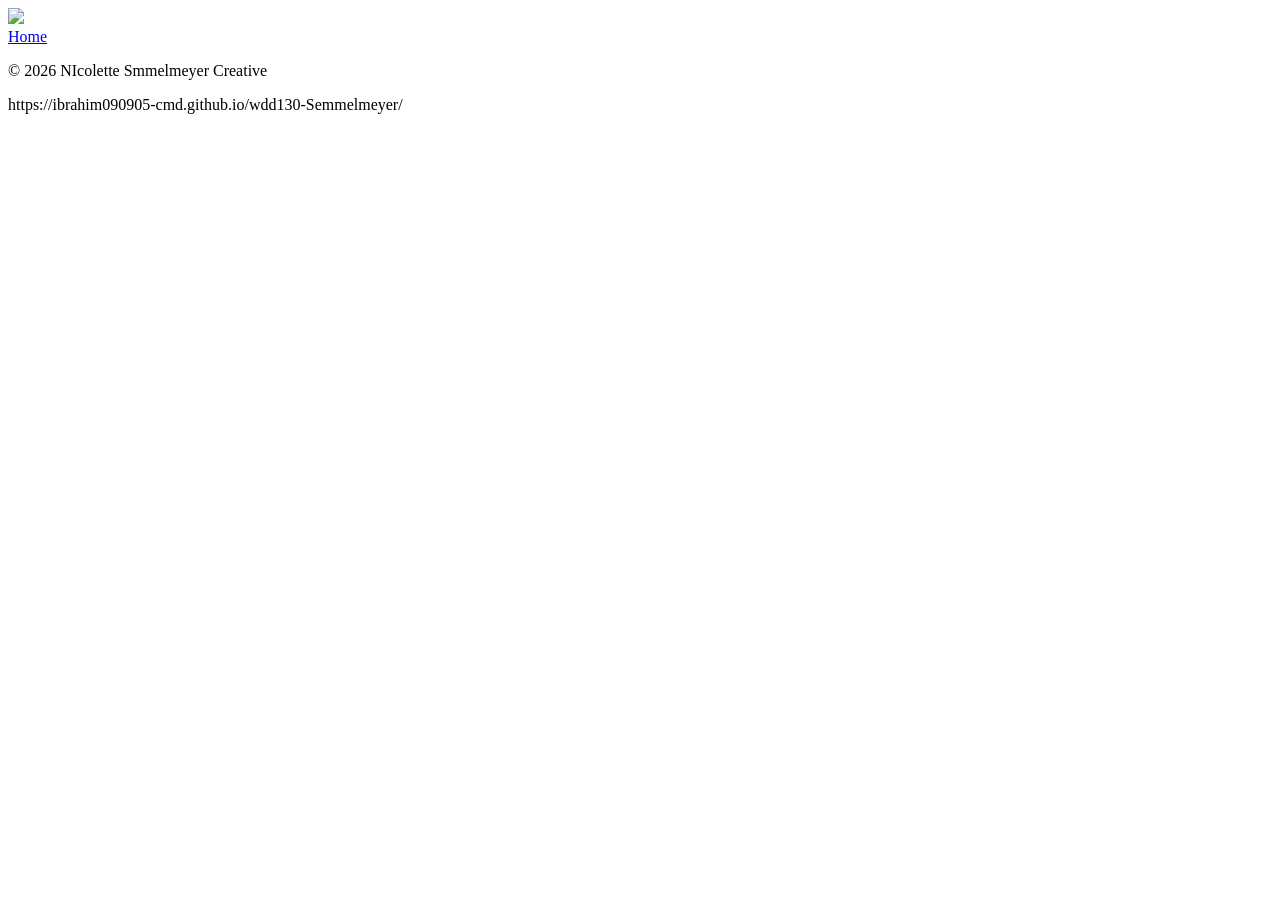
==== index.html @ c0429720 "Rename Main to index.html" ====
<!DOCTYPE html>
<html lang="en">
<head>
    <meta charset="UTF-8">
    <meta name="viewport" content="width=device-width, initial-scale=1.0">
    <title>Nicole Semmelmeyer Creative</title>

    <link rel="stylesheet" href="styles/styles.css">

    <!-- Google Font -->

    <link href="http://fonts.googleapis.com/css2?family=Fraunces:wght@600&family=Popins:wght@300;600&display=swap" rel="stylesheet">
    </head>

    <boddy>

    <header>

    <img src="Image/logo.png" alt"Nicolette Smmelmeyer Creative Logo">

    <nav>
    <a href="index.html"> Home</a>
    <a herf="services.html"Services</a>
    <a herf"porftfolio.html"Portfolio</a>
<main> 

</main>

<footer>

<p>&copy; 2026 NIcolette Smmelmeyer Creative</p>

</boddy>
</html>

    
</footer>  
    
</main>
https://ibrahim090905-cmd.github.io/wdd130-Semmelmeyer/
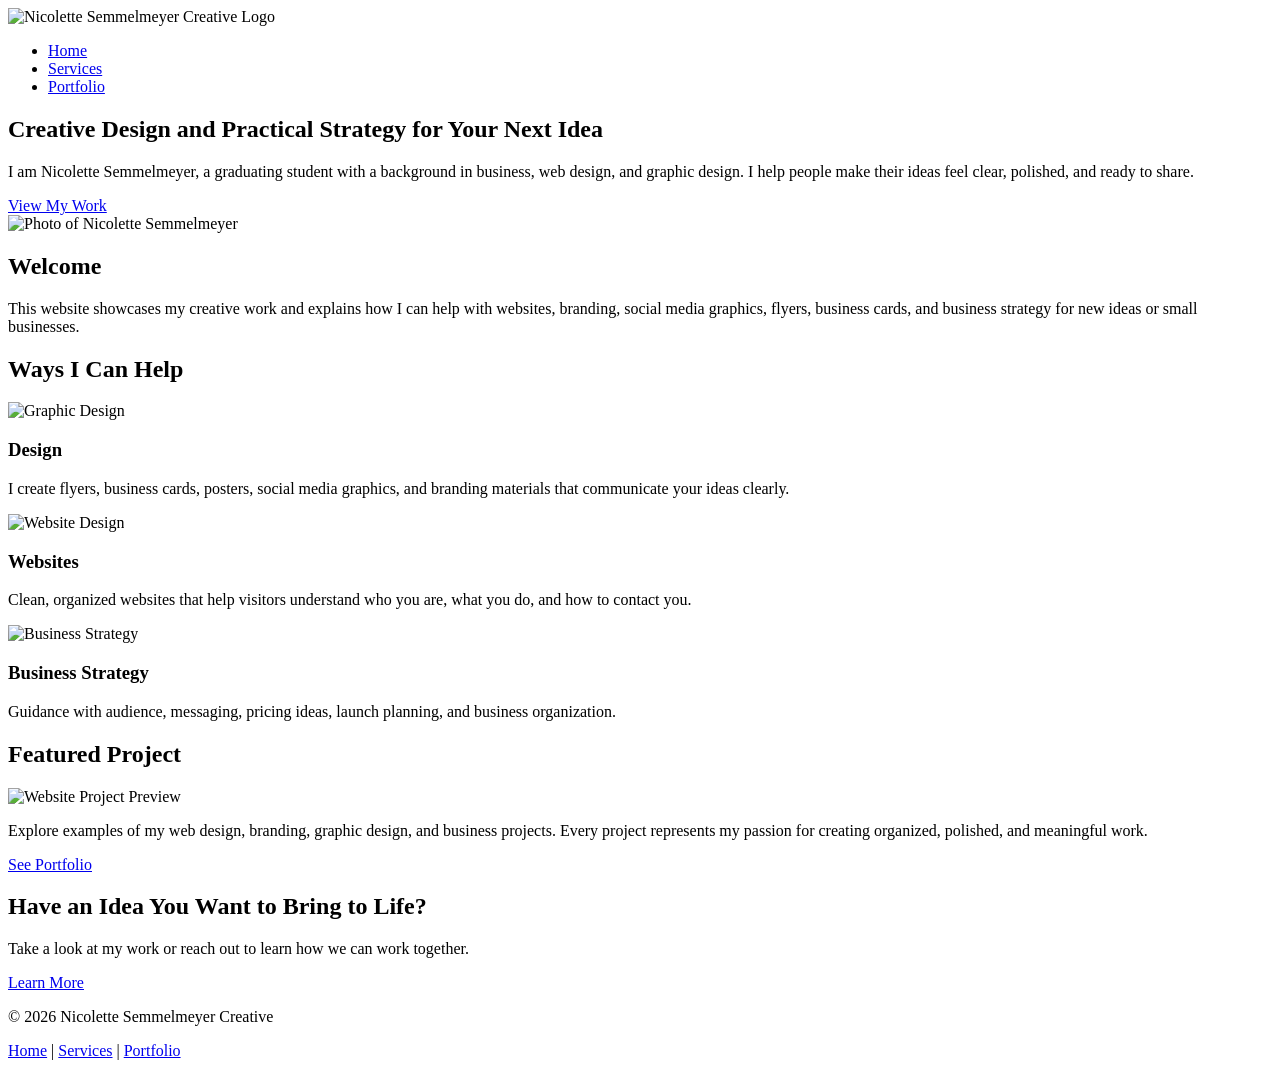
==== commit bba0816d: "Update index.html" ====
--- a/index.html
+++ b/index.html
@@ -1,41 +1,155 @@
-
 <!DOCTYPE html>
 <html lang="en">
 <head>
     <meta charset="UTF-8">
     <meta name="viewport" content="width=device-width, initial-scale=1.0">
-    <title>Nicole Semmelmeyer Creative</title>
+    <title>Nicolette Semmelmeyer Creative | Home</title>
+    <link rel="stylesheet" href="styles/style.css">
+</head>
 
-    <link rel="stylesheet" href="styles/styles.css">
+<body>
 
-    <!-- Google Font -->
-
-    <link href="http://fonts.googleapis.com/css2?family=Fraunces:wght@600&family=Popins:wght@300;600&display=swap" rel="stylesheet">
-    </head>
-
-    <boddy>
-
-    <header>
-
-    <img src="Image/logo.png" alt"Nicolette Smmelmeyer Creative Logo">
+<header>
+    <div class="logo">
+        <img src="images/logo.png" alt="Nicolette Semmelmeyer Creative Logo">
+    </div>
 
     <nav>
-    <a href="index.html"> Home</a>
-    <a herf="services.html"Services</a>
-    <a herf"porftfolio.html"Portfolio</a>
-<main> 
+        <ul>
+            <li><a href="index.html">Home</a></li>
+            <li><a href="services.html">Services</a></li>
+            <li><a href="portfolio.html">Portfolio</a></li>
+        </ul>
+    </nav>
+</header>
+
+<main>
+
+    <!-- Hero Section -->
+    <section class="hero">
+        <div class="hero-text">
+            <h1>Creative Design and Practical Strategy for Your Next Idea</h1>
+
+            <p>
+                I am Nicolette Semmelmeyer, a graduating student with a
+                background in business, web design, and graphic design.
+                I help people make their ideas feel clear, polished,
+                and ready to share.
+            </p>
+
+            <a href="portfolio.html" class="button">View My Work</a>
+        </div>
+
+        <div class="hero-image">
+            <img src="images/profile.jpg" alt="Photo of Nicolette Semmelmeyer">
+        </div>
+    </section>
+
+    <!-- About -->
+    <section class="about">
+        <h2>Welcome</h2>
+
+        <p>
+            This website showcases my creative work and explains how I can
+            help with websites, branding, social media graphics, flyers,
+            business cards, and business strategy for new ideas or small
+            businesses.
+        </p>
+    </section>
+
+    <!-- Ways I Can Help -->
+    <section class="services-preview">
+
+        <h2>Ways I Can Help</h2>
+
+        <div class="cards">
+
+            <article class="card">
+                <img src="images/design.jpg" alt="Graphic Design">
+                <h3>Design</h3>
+
+                <p>
+                    I create flyers, business cards, posters,
+                    social media graphics, and branding materials
+                    that communicate your ideas clearly.
+                </p>
+            </article>
+
+            <article class="card">
+                <img src="images/website.jpg" alt="Website Design">
+                <h3>Websites</h3>
+
+                <p>
+                    Clean, organized websites that help visitors
+                    understand who you are, what you do,
+                    and how to contact you.
+                </p>
+            </article>
+
+            <article class="card">
+                <img src="images/business.jpg" alt="Business Strategy">
+                <h3>Business Strategy</h3>
+
+                <p>
+                    Guidance with audience, messaging,
+                    pricing ideas, launch planning,
+                    and business organization.
+                </p>
+            </article>
+
+        </div>
+
+    </section>
+
+    <!-- Portfolio Preview -->
+    <section class="portfolio-preview">
+
+        <h2>Featured Project</h2>
+
+        <img src="images/project.jpg" alt="Website Project Preview">
+
+        <p>
+            Explore examples of my web design, branding,
+            graphic design, and business projects.
+            Every project represents my passion for creating
+            organized, polished, and meaningful work.
+        </p>
+
+        <a href="portfolio.html" class="button">
+            See Portfolio
+        </a>
+
+    </section>
+
+    <!-- Call to Action -->
+    <section class="cta">
+
+        <h2>Have an Idea You Want to Bring to Life?</h2>
+
+        <p>
+            Take a look at my work or reach out to learn
+            how we can work together.
+        </p>
+
+        <a href="services.html" class="button">
+            Learn More
+        </a>
+
+    </section>
 
 </main>
 
 <footer>
 
-<p>&copy; 2026 NIcolette Smmelmeyer Creative</p>
+    <p>&copy; 2026 Nicolette Semmelmeyer Creative</p>
 
-</boddy>
+    <nav>
+        <a href="index.html">Home</a> |
+        <a href="services.html">Services</a> |
+        <a href="portfolio.html">Portfolio</a>
+    </nav>
+
+</footer>
+
+</body>
 </html>
-
-    
-</footer>  
-    
-</main>
-https://ibrahim090905-cmd.github.io/wdd130-Semmelmeyer/
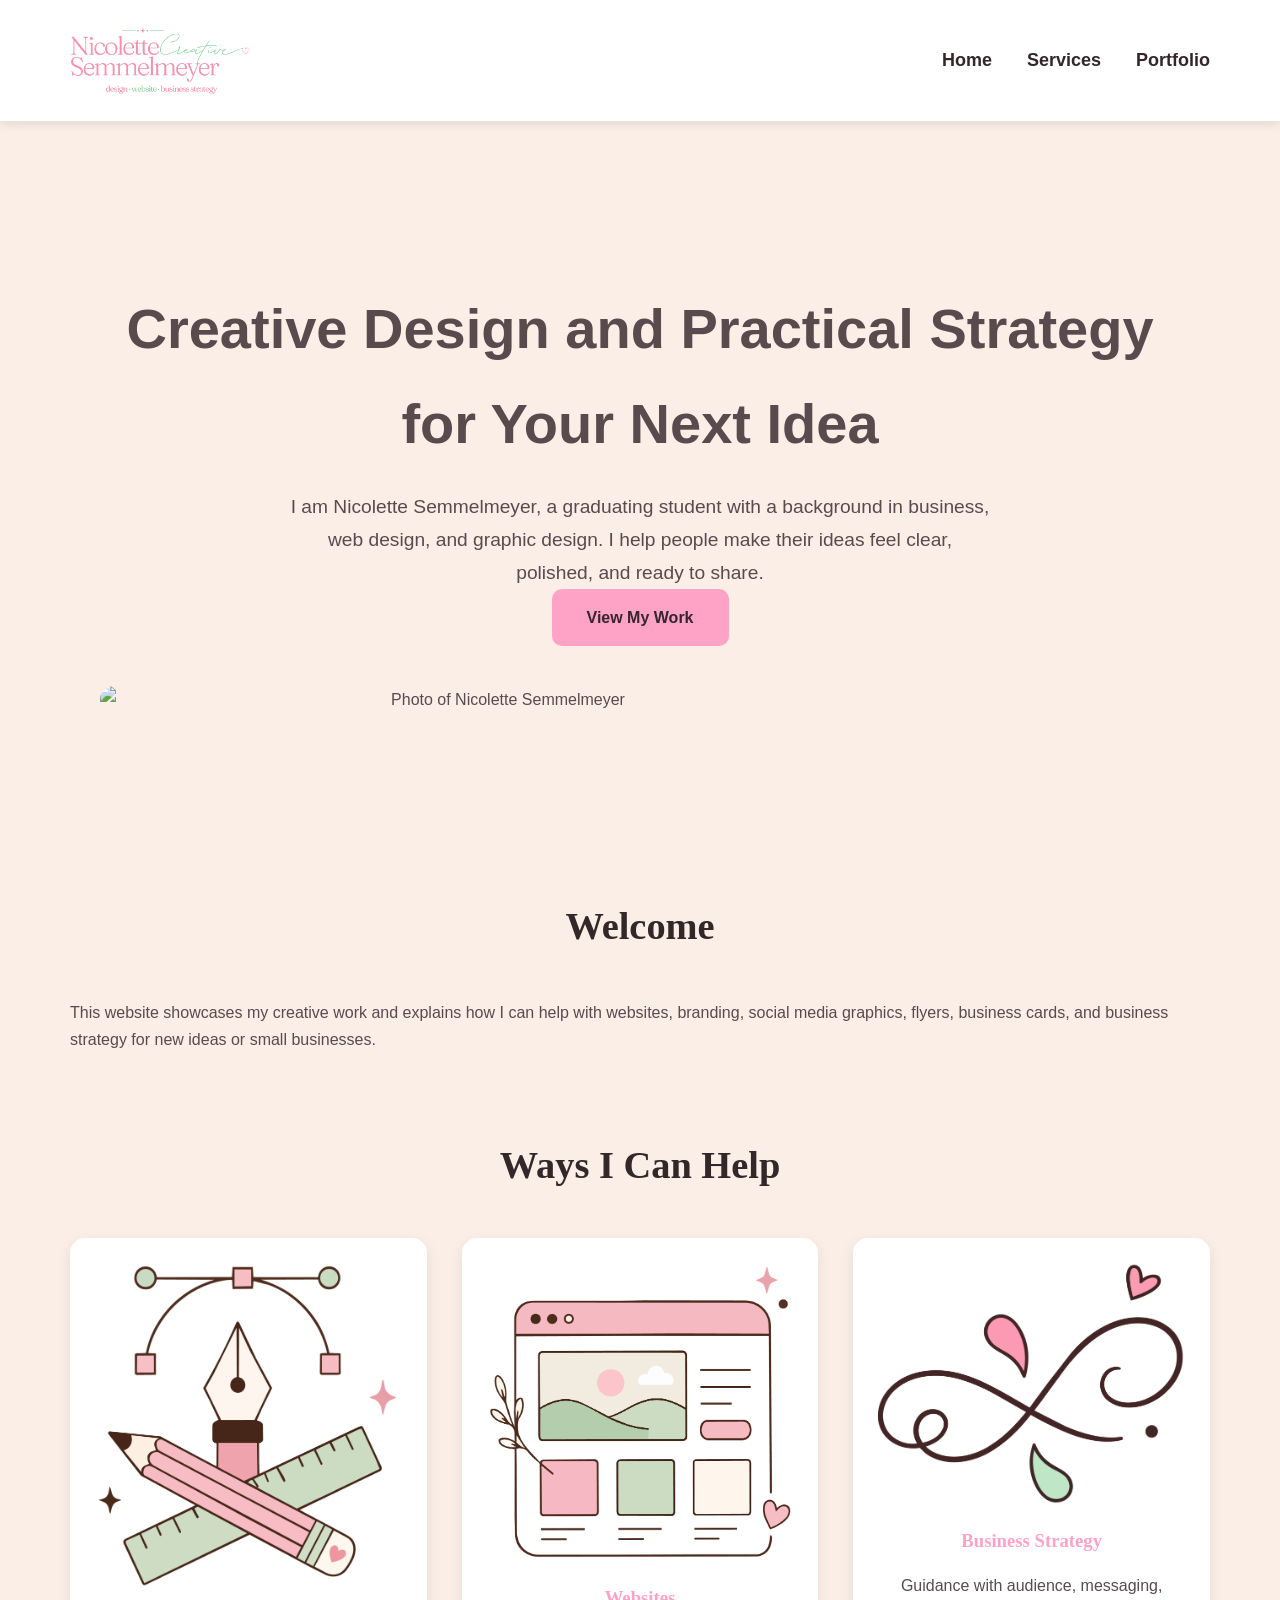
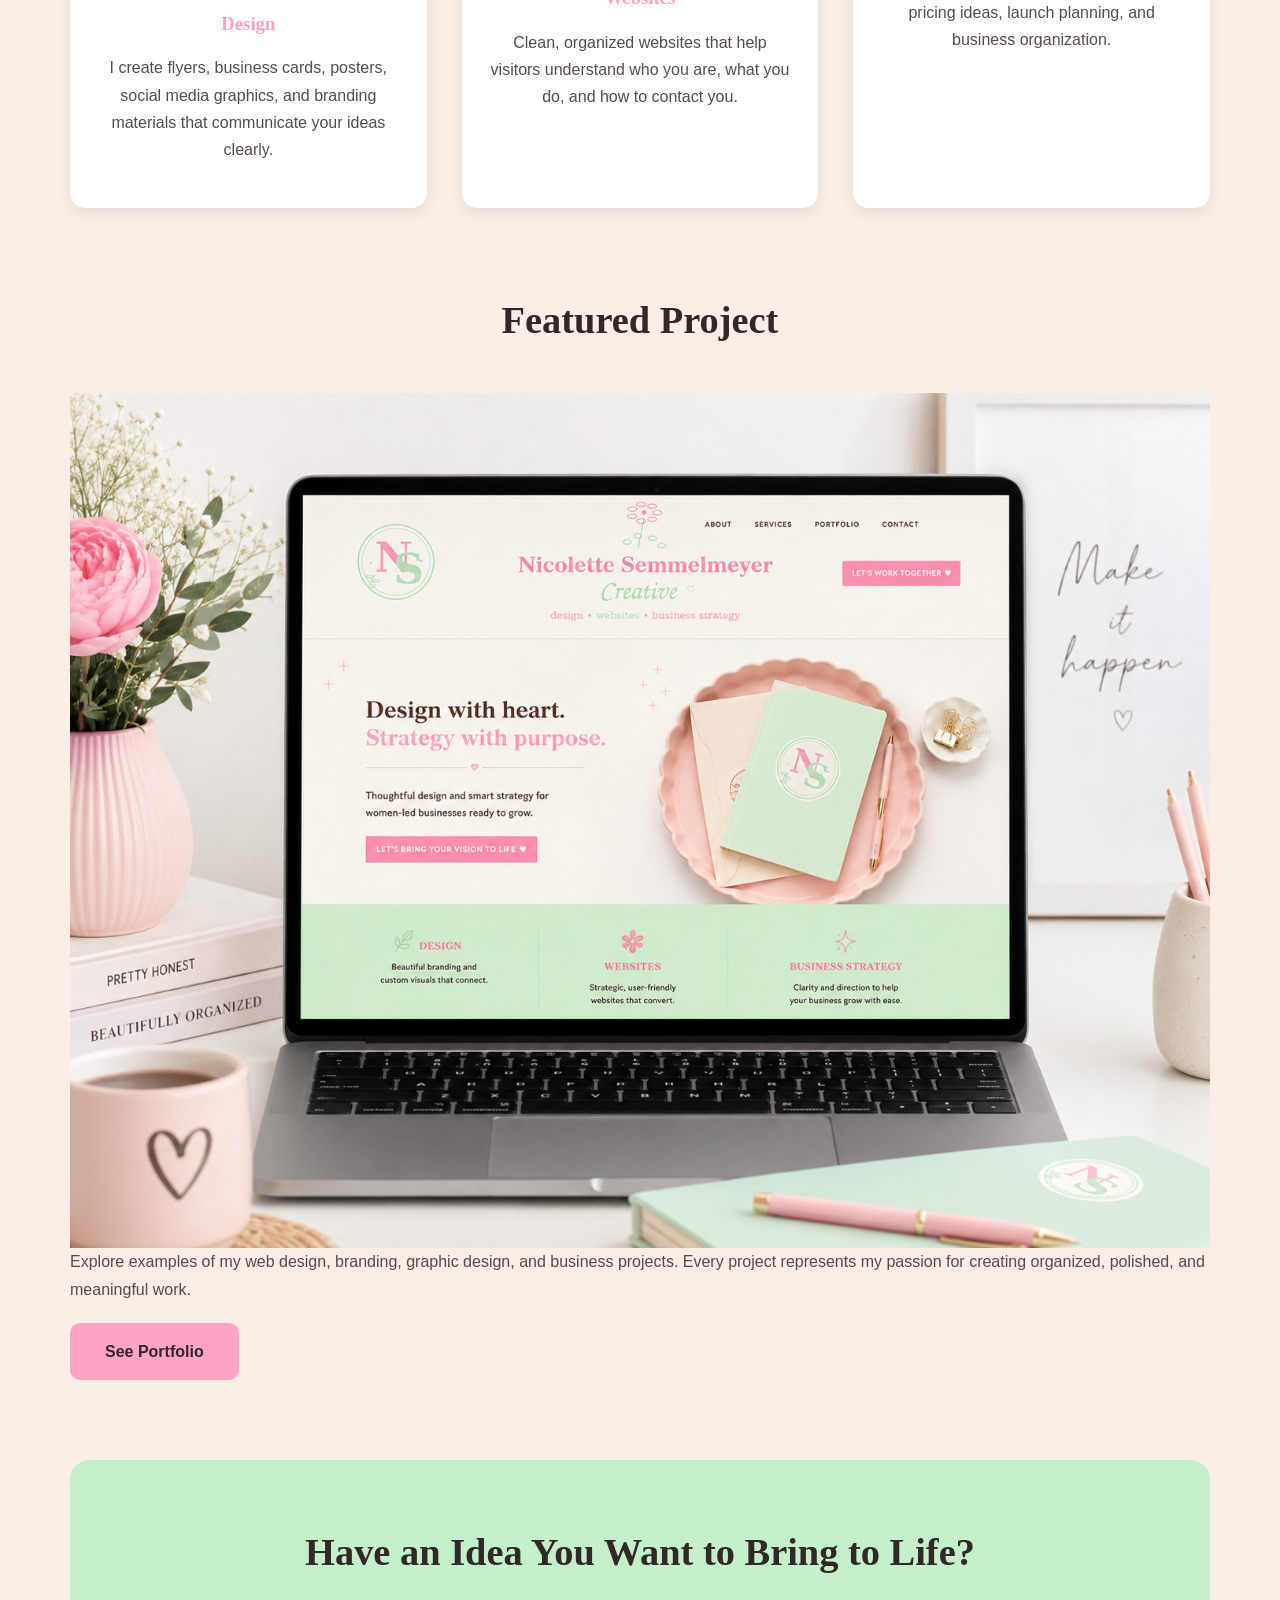
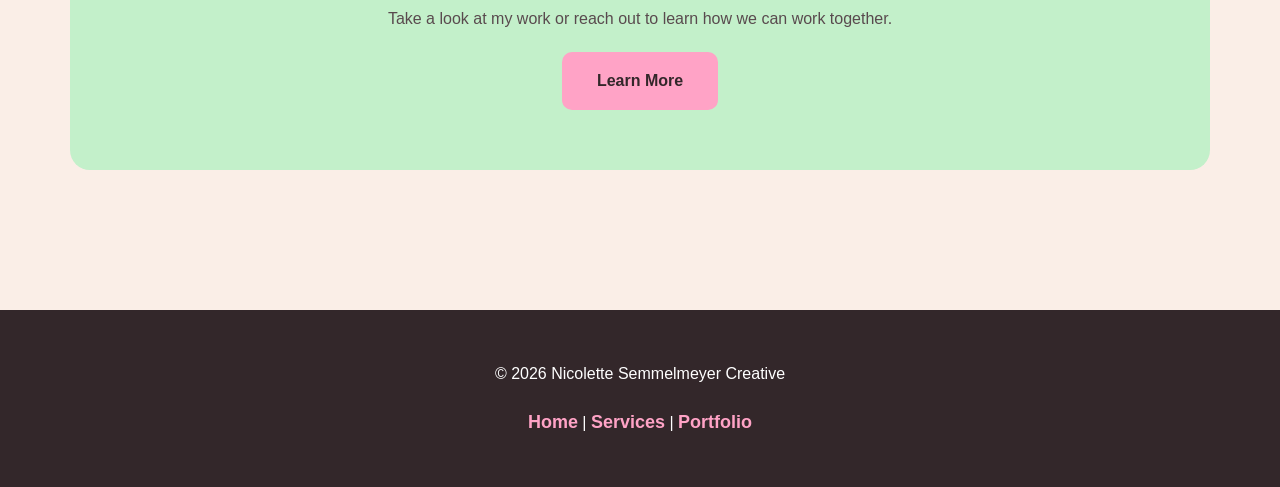
==== commit 530e42a4: "Added images to the code, and unified headers and footers" ====
--- a/index.html
+++ b/index.html
@@ -3,15 +3,15 @@
 <head>
     <meta charset="UTF-8">
     <meta name="viewport" content="width=device-width, initial-scale=1.0">
-    <title>Nicolette Semmelmeyer Creative | Home</title>
-    <link rel="stylesheet" href="styles/style.css">
+    <title>Nicolette Semmelmeyer Creative</title>
+
+   <link rel="stylesheet" href="styles/style.css">
 </head>
-
 <body>
 
 <header>
     <div class="logo">
-        <img src="images/logo.png" alt="Nicolette Semmelmeyer Creative Logo">
+        <img src="images/logo_header-01.png" alt="Nicolette Semmelmeyer Creative Logo">
     </div>
 
     <nav>
@@ -41,7 +41,7 @@
         </div>
 
         <div class="hero-image">
-            <img src="images/profile.jpg" alt="Photo of Nicolette Semmelmeyer">
+            <img src="images/headshot.png" alt="Photo of Nicolette Semmelmeyer">
         </div>
     </section>
 
@@ -65,7 +65,7 @@
         <div class="cards">
 
             <article class="card">
-                <img src="images/design.jpg" alt="Graphic Design">
+                <img src="images/icon-graphics.png" alt="Graphic Design">
                 <h3>Design</h3>
 
                 <p>
@@ -76,7 +76,7 @@
             </article>
 
             <article class="card">
-                <img src="images/website.jpg" alt="Website Design">
+                <img src="images/icon-website.png" alt="Website Design">
                 <h3>Websites</h3>
 
                 <p>
@@ -87,7 +87,7 @@
             </article>
 
             <article class="card">
-                <img src="images/business.jpg" alt="Business Strategy">
+                <img src="images/icon-strategy.png" alt="Business Strategy">
                 <h3>Business Strategy</h3>
 
                 <p>
@@ -106,7 +106,7 @@
 
         <h2>Featured Project</h2>
 
-        <img src="images/project.jpg" alt="Website Project Preview">
+        <img src="images/web-project.png" alt="Website Project Preview">
 
         <p>
             Explore examples of my web design, branding,
--- a/styles/style.css
+++ b/styles/style.css
@@ -0,0 +1,535 @@
+/* ==================================================
+   Nicolette Semmelmeyer Creative
+   WDD 130 - styles.css
+================================================== */
+@import url("https://fonts.googleapis.com/css2?family=Fraunces:wght@600;700&family=Poppins:wght@300;400;500;600&display=swap");
+
+* {
+    margin: 0;
+    padding: 0;
+    box-sizing: border-box;
+}
+ 
+
+body {
+    background-color: #FAEEE7;
+    color: #594A4E;
+    font-family: "Poppins", sans-serif;
+    line-height: 1.7;
+}
+
+HEADINGS 
+
+h1,
+h2,
+h3,
+h4 {
+    font-family: "Fraunces", serif;
+    color: #33272A;
+    margin-bottom: 15px;
+}
+
+p {
+    margin-bottom: 20px;
+}
+
+/*LINKS */ 
+
+a {
+    text-decoration: none;
+    color: #33272A;
+    transition: .3s;
+}
+
+a:hover {
+    color: #FFA3C6;
+}
+
+
+
+header{
+    background: white;
+    padding: 20px 70px;
+
+    display: flex;
+    justify-content: space-between;
+    align-items: center;
+
+    box-shadow: 0 3px 10px rgba(0,0,0,.1);
+}
+
+.logo img {
+    width: 180px;
+}
+
+/*Navigation */
+
+nav ul{
+    list-style: none;
+    display: flex;
+    gap: 35px;
+}
+
+nav a{
+    font-weight: 600;
+    font-size: 18px;
+}
+
+/* ---------- HERO ---------- */
+
+.hero {
+    text-align: center;
+    padding: 100px 30px;
+}
+
+.hero h1 {
+    font-size: 3.5rem;
+    margin-bottom: 20px;
+}
+
+.hero p {
+    max-width: 700px;
+    margin: auto;
+    font-size: 1.2rem;
+}
+
+.hero img {
+    margin-top: 40px;
+    width: 90%;
+    max-width: 800px;
+    border-radius: 15px;
+}
+
+/* ---------- BUTTONS ---------- */
+
+/* ---------- BUTTONS ---------- */
+
+button,
+.button {
+    display: inline-block;
+    background: #FFA3C6;
+    color: #33272A;
+    padding: 15px 35px;
+    border: none;
+    border-radius: 10px;
+    font-size: 16px;
+    font-weight: bold;
+    cursor: pointer;
+    transition: 0.3s;
+}
+
+button:hover,
+.button:hover {
+    background: #C3F0CA;
+    transform: translateY(-3px);
+}
+
+/* ---------- MAIN ---------- */
+
+main {
+
+    max-width: 1200px;
+
+    margin: auto;
+
+    padding: 60px 30px;
+}
+
+/* ---------- SECTIONS ---------- */
+
+section {
+
+    margin-bottom: 80px;
+}
+
+section h2 {
+
+    text-align: center;
+
+    margin-bottom: 40px;
+
+    font-size: 2.4rem;
+}
+
+/* ---------- CARD GRID ---------- */
+
+.cards {
+    display: grid;
+    grid-template-columns: repeat(auto-fit, minmax(300px, 1fr));
+    gap: 35px;
+}
+
+/* ---------- CARDS ---------- */
+
+.card,
+.lesson-card {
+
+    background: white;
+
+    padding: 25px;
+
+    border-radius: 15px;
+
+    text-align: center;
+
+    box-shadow: 0 5px 15px rgba(0,0,0,.08);
+
+    transition: .3s;
+}
+
+.card:hover,
+.lesson-card:hover {
+    transform: translateY(-8px);
+}
+
+.card img,
+.lesson-card img {
+
+    width: 100%;
+
+    border-radius: 10px;
+
+    margin-bottom: 20px;
+}
+
+.card h3,
+.lesson-card h3 {
+
+    color: #FFA3C6;
+}
+
+/* ---------- SERVICES ---------- */
+
+.services {
+
+    display: grid;
+
+    grid-template-columns: 1fr 1fr; 
+
+    gap: 30px;
+}
+
+.service {
+
+    background: white;
+
+    padding: 30px;
+
+    border-radius: 15px;
+
+    text-align: center;
+
+    box-shadow: 0 5px 10px rgba(0,0,0,.08);
+}
+
+.service img {
+
+    width: 100px;
+
+    margin-bottom: 20px;
+}
+.services img{
+    width:100%;
+    border-radius:10px;
+}
+#services-image-1{
+    background-color: #C3F0CA;
+}
+#services-image-2{
+    background-color: #FFA3C6;
+}
+#services-title{
+    grid-column:1/3;
+}
+#services-content{
+    grid-row:2/4;
+}
+
+
+
+
+
+
+
+/* ---------- PORTFOLIO - ALFREDO'S CHILDPAGE---------- */
+
+/* ---------- PORTFOLIO PAGE TITLE BOX ---------- */
+
+.page-title-box {
+    background: white;
+    border-radius: 15px;
+    padding: 40px 50px;
+    margin-bottom: 30px;
+    box-shadow: 0 5px 15px rgba(0,0,0,.08);
+}
+
+.page-title-box h1 {
+    font-size: 2.5rem;
+    margin-bottom: 10px;
+}
+
+.page-title-box p {
+    font-size: 1.05rem;
+    max-width: 700px;
+    margin-bottom: 0;
+}
+
+/* ---------- PORTFOLIO LAYOUT ---------- */
+
+.portfolio-layout {
+    display: flex;
+    gap: 30px;
+    margin-bottom: 30px;
+    align-items: stretch;
+}
+
+.main-content {
+    flex: 1.5;
+    background: white;
+    border-radius: 15px;
+    padding: 35px 40px;
+    box-shadow: 0 5px 15px rgba(0,0,0,.08);
+}
+
+.main-content h3 {
+    font-size: 1.15rem;
+    color: #FFA3C6;
+    margin-top: 20px;
+    margin-bottom: 8px;
+}
+
+.main-content h3:first-of-type {
+    margin-top: 0;
+}
+
+.main-content p {
+    font-size: 0.98rem;
+    margin-bottom: 15px;
+    padding-bottom: 15px;
+    border-bottom: 1px solid #F0E0D6;
+}
+
+.portfolio-images {
+    flex: 1;
+    display: flex;
+    flex-direction: column;
+    gap: 30px;
+}
+
+.portfolio-image {
+    flex: 1;
+    border-radius: 15px;
+    overflow: hidden;
+    min-height: 180px;
+    box-shadow: 0 5px 15px rgba(0,0,0,.08);
+}
+
+.portfolio-image.image-1 {
+    background-color: #C3F0CA;
+}
+
+.portfolio-image.image-2 {
+    background-color: #FFC6C7;
+}
+
+.portfolio-image img {
+    width: 100%;
+    height: 100%;
+    object-fit: cover;
+    display: block;
+}
+
+/* ---------- CLOSING SECTION ---------- */
+
+.closing {
+    background: white;
+    border-radius: 20px;
+    padding: 50px;
+    box-shadow: 0 5px 15px rgba(0,0,0,.08);
+    text-align: left;
+}
+
+
+
+
+
+
+
+
+/* ---------- CTA ---------- */
+
+.cta {
+
+    background: #C3F0CA;
+
+    text-align: center;
+
+    padding: 60px;
+
+    border-radius: 20px;
+}
+
+.cta h2 {
+
+    margin-bottom: 20px;
+}
+
+/* ---------- FOOTER ---------- */
+
+footer {
+
+    background: #33272A;
+
+    color: white;
+
+    text-align: center;
+
+    padding: 50px 20px;
+}
+
+footer p {
+
+    color: white;
+}
+
+footer a {
+
+    color: #FFA3C6;
+}
+
+footer a:hover {
+    color: white;
+}
+
+/* ---------- IMAGES ---------- */
+
+img {
+
+    max-width: 100%;
+
+    display: block;
+}
+
+/* ---------- FORM ---------- */
+
+form {
+
+    max-width: 700px;
+
+    margin: auto;
+
+    display: flex;
+
+    flex-direction: column;
+
+    gap: 20px;
+}
+
+input,
+textarea {
+
+    padding: 15px;
+
+    border: 2px solid #C3F0CA;
+
+    border-radius: 8px;
+
+    font-size: 16px;
+
+    font-family: "Poppins", sans-serif;
+}
+
+textarea {
+
+    min-height: 150px;
+}
+
+input:focus,
+textarea:focus {
+    outline: none;
+    border-color: #FFA3C6;
+}
+/* ---------- RESPONSIVE ---------- */
+
+@media screen and (max-width:900px){
+
+header{
+
+    flex-direction: column;
+
+    gap:20px;
+}
+
+nav ul{
+
+    flex-direction: column;
+
+    text-align:center;
+}
+
+.hero h1{
+
+    font-size:2.5rem;
+}
+
+.about{
+
+    flex-direction:column;
+}
+
+}
+
+
+
+
+
+
+@media screen and (max-width:600px){
+
+header{
+    padding:20px;
+}
+
+main{
+    padding:30px 20px;
+}
+
+.hero{
+    padding:60px 20px;
+}
+
+.hero h1{
+    font-size:2rem;
+}
+
+section h2{
+    font-size:1.8rem;
+}
+
+button{
+    width:100%;
+}
+
+.page-title-box {
+    padding: 25px 30px;
+}
+
+.page-title-box h1 {
+    font-size: 2rem;
+}
+
+.portfolio-layout {
+    flex-direction: column;
+}
+
+.main-content {
+    padding: 25px 30px;
+}
+
+.closing {
+    padding: 30px 20px;
+}
+
+}
+
+
